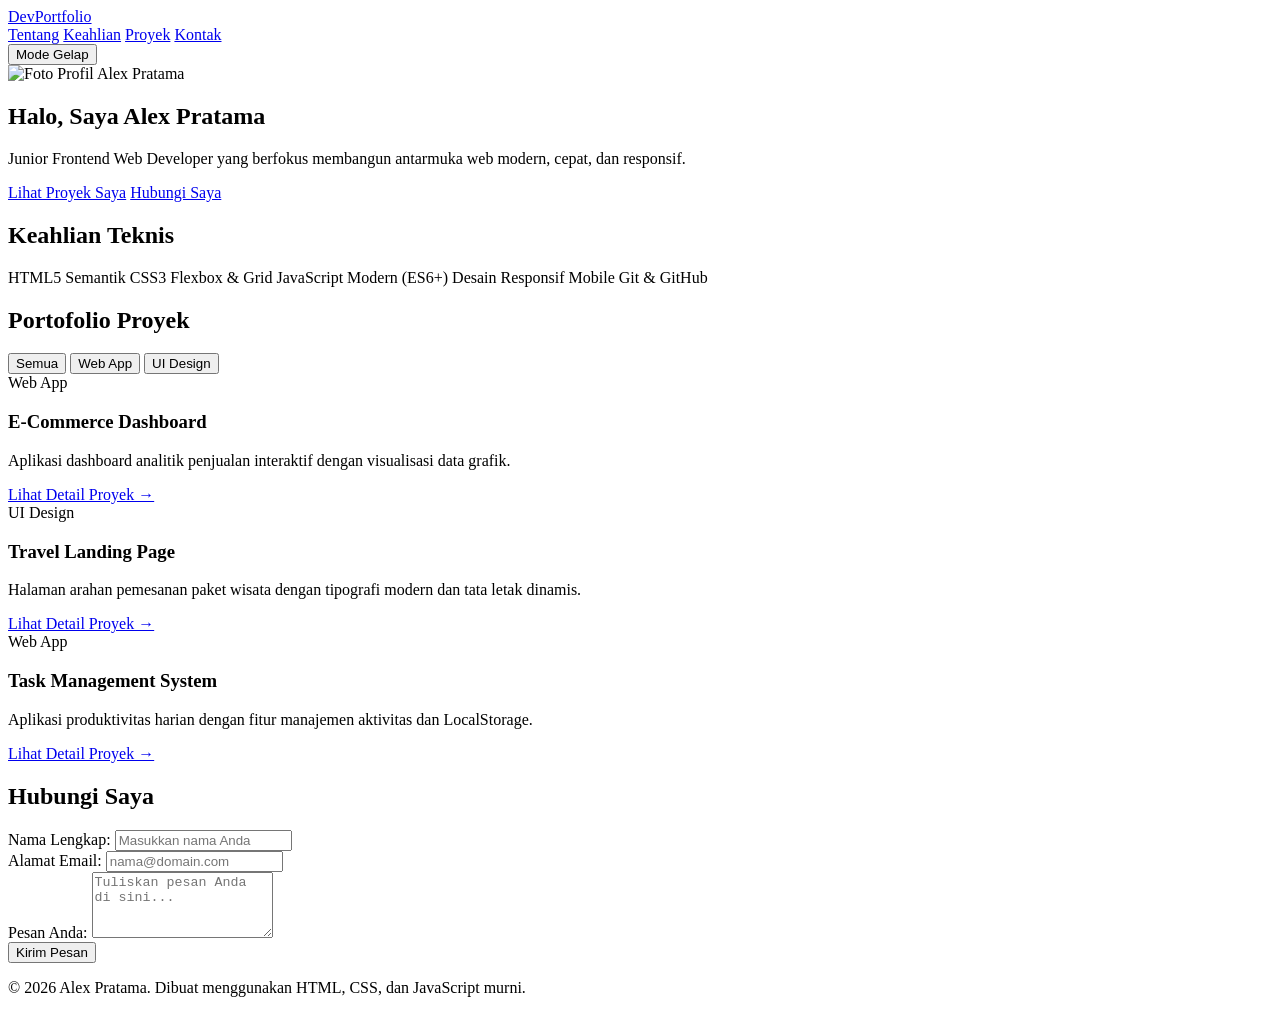
==== latihan1.html @ 6dce5a7e "Add files via upload" ====
<!DOCTYPE html>
<html lang="id">
<head>
  <meta charset="UTF-8">
  <meta name="viewport" content="width=device-width, initial-scale=1.0">
  <title>Portofolio Pengembang Web - Alex Pratama</title>
  <link rel="stylesheet" href="style.css">
</head>
<body>

  <!-- 1. Navigasi & Saklar Tema -->
  <header class="navbar">
    <a href="#" class="brand-logo">DevPortfolio</a>
    <nav class="nav-links">
      <a href="#about">Tentang</a>
      <a href="#skills">Keahlian</a>
      <a href="#projects">Proyek</a>
      <a href="#contact">Kontak</a>
    </nav>
    <button id="theme-toggle" class="btn-theme" aria-label="Ganti Tema">
      Mode Gelap
    </button>
  </header>

  <!-- 2. Hero Section (Profil Utama) -->
  <section class="hero-section" id="about">
    <img 
      src="avatar.jpg" 
      alt="Foto Profil Alex Pratama" 
      class="hero-avatar">
    <h1 class="hero-title">Halo, Saya Alex Pratama</h1>
    <p class="hero-subtitle">
      Junior Frontend Web Developer yang berfokus membangun antarmuka web modern, cepat, dan responsif.
    </p>
    <div class="hero-actions">
      <a href="#projects" class="btn btn-primary">Lihat Proyek Saya</a>
      <a href="#contact" class="btn btn-outline">Hubungi Saya</a>
    </div>
  </section>

  <main class="main-content">
    <!-- 3. Section Keahlian Teknis -->
    <section class="section" id="skills">
      <h2 class="section-title">Keahlian Teknis</h2>
      <div class="skills-container">
        <span class="skill-badge">HTML5 Semantik</span>
        <span class="skill-badge">CSS3 Flexbox & Grid</span>
        <span class="skill-badge">JavaScript Modern (ES6+)</span>
        <span class="skill-badge">Desain Responsif Mobile</span>
        <span class="skill-badge">Git & GitHub</span>
      </div>
    </section>

    <!-- 4. Section Galeri Proyek -->
    <section class="section" id="projects">
      <h2 class="section-title">Portofolio Proyek</h2>
      
      <!-- Filter Kategori Proyek -->
      <div class="filter-wrapper">
        <button type="button" class="filter-btn active" data-filter="all">Semua</button>
        <button type="button" class="filter-btn" data-filter="web">Web App</button>
        <button type="button" class="filter-btn" data-filter="ui">UI Design</button>
      </div>

      <!-- Grid Kartu Proyek -->
      <div class="projects-grid" id="projects-grid">
        <article class="project-card" data-category="web">
          <div class="project-info">
            <span class="project-tag">Web App</span>
            <h3 class="project-title">E-Commerce Dashboard</h3>
            <p class="project-desc">Aplikasi dashboard analitik penjualan interaktif dengan visualisasi data grafik.</p>
            <a href="#" class="project-link">Lihat Detail Proyek &rarr;</a>
          </div>
        </article>

        <article class="project-card" data-category="ui">
          <div class="project-info">
            <span class="project-tag">UI Design</span>
            <h3 class="project-title">Travel Landing Page</h3>
            <p class="project-desc">Halaman arahan pemesanan paket wisata dengan tipografi modern dan tata letak dinamis.</p>
            <a href="#" class="project-link">Lihat Detail Proyek &rarr;</a>
          </div>
        </article>

        <article class="project-card" data-category="web">
          <div class="project-info">
            <span class="project-tag">Web App</span>
            <h3 class="project-title">Task Management System</h3>
            <p class="project-desc">Aplikasi produktivitas harian dengan fitur manajemen aktivitas dan LocalStorage.</p>
            <a href="#" class="project-link">Lihat Detail Proyek &rarr;</a>
          </div>
        </article>
      </div>
    </section>

    <!-- 5. Section Formulir Kontak -->
    <section class="section" id="contact">
      <h2 class="section-title">Hubungi Saya</h2>
      <form id="contact-form" class="contact-form">
        <div class="form-group">
          <label for="sender-name">Nama Lengkap:</label>
          <input 
            type="text" 
            id="sender-name" 
            class="form-input" 
            placeholder="Masukkan nama Anda" 
            required>
        </div>

        <div class="form-group">
          <label for="sender-email">Alamat Email:</label>
          <input 
            type="email" 
            id="sender-email" 
            class="form-input" 
            placeholder="nama@domain.com" 
            required>
        </div>

        <div class="form-group">
          <label for="sender-message">Pesan Anda:</label>
          <textarea 
            id="sender-message" 
            class="form-textarea" 
            rows="4" 
            placeholder="Tuliskan pesan Anda di sini..." 
            required></textarea>
        </div>

        <button type="submit" id="btn-submit" class="btn btn-primary">
          Kirim Pesan
        </button>
      </form>
      
      <!-- Wadah Pesan Konfirmasi Interaktif (Diisi oleh JS) -->
      <div id="form-feedback" class="form-feedback" style="display:none;"></div>
    </section>
  </main>

  <!-- 6. Footer -->
  <footer class="main-footer">
    <p>&copy; 2026 Alex Pratama. Dibuat menggunakan HTML, CSS, dan JavaScript murni.</p>
  </footer>

  <!-- Menghubungkan berkas JavaScript -->
  <script src="app.js"></script>
</body>
</html>
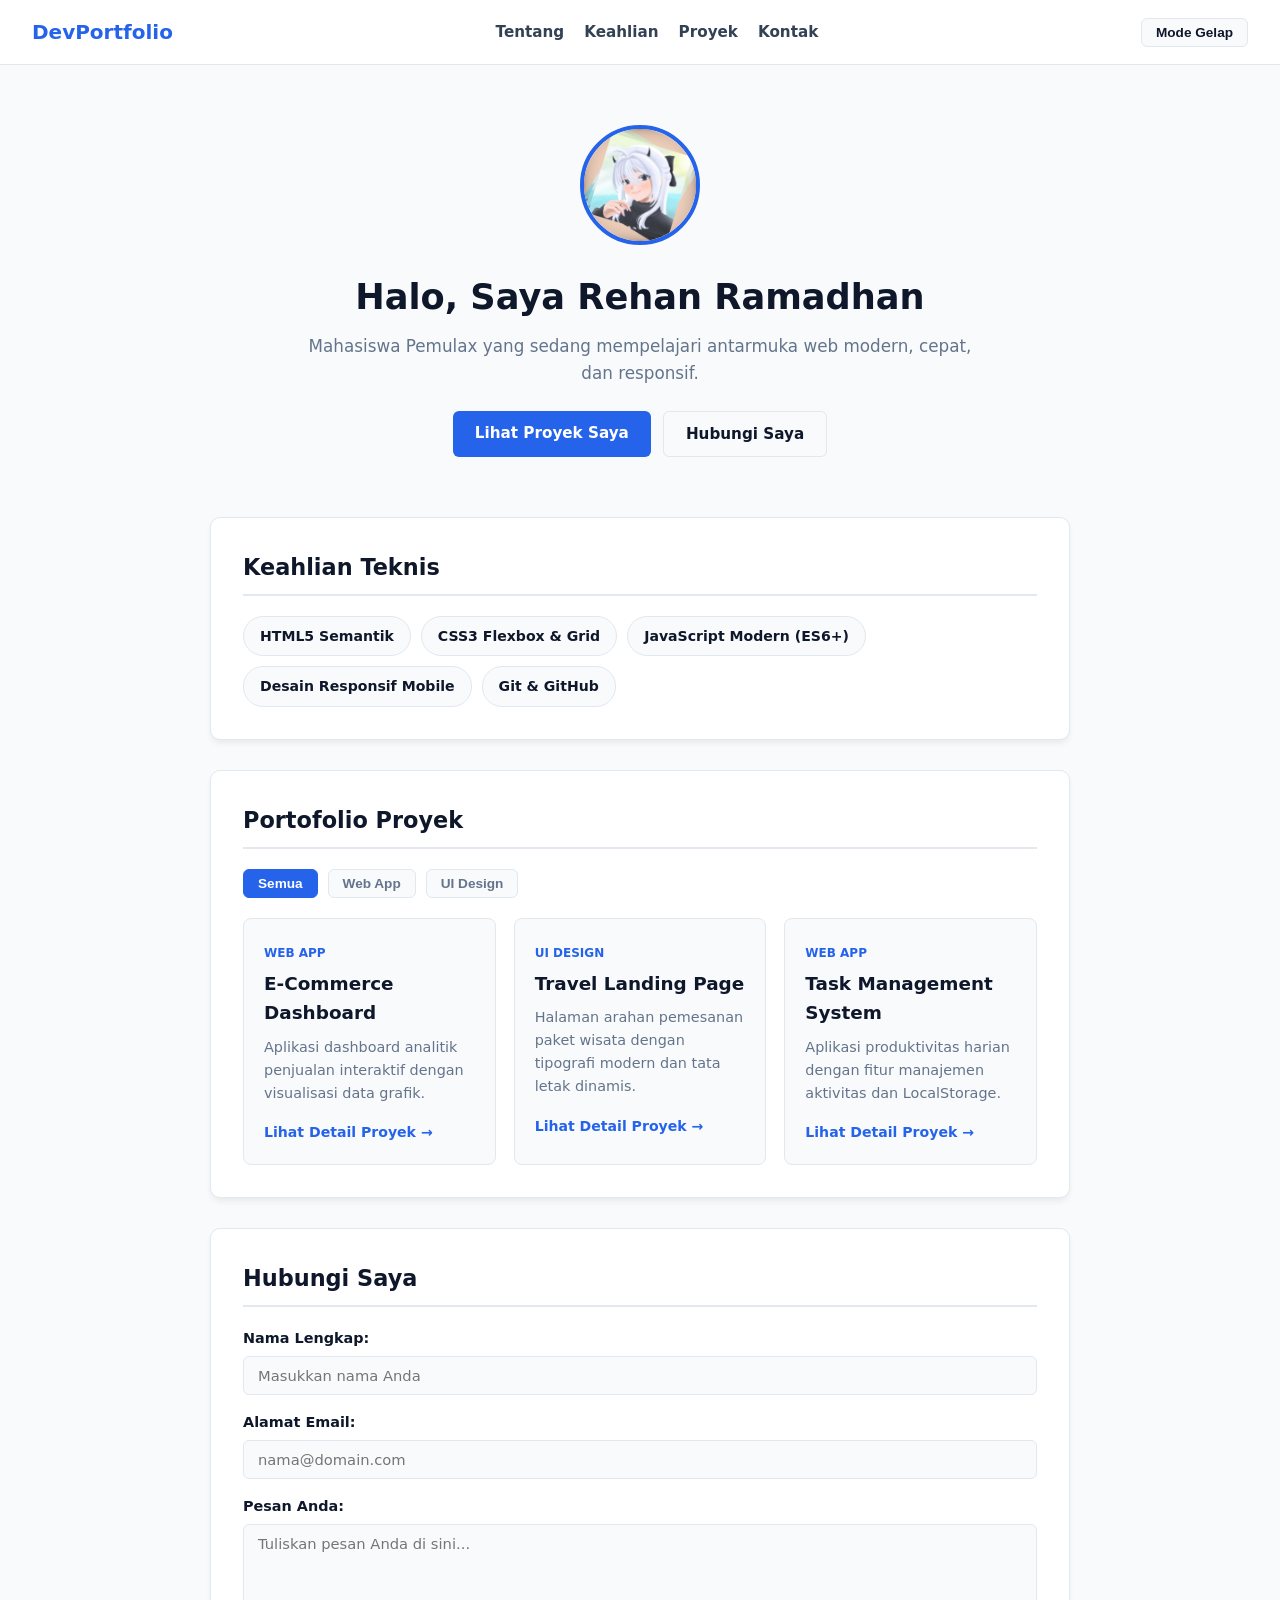
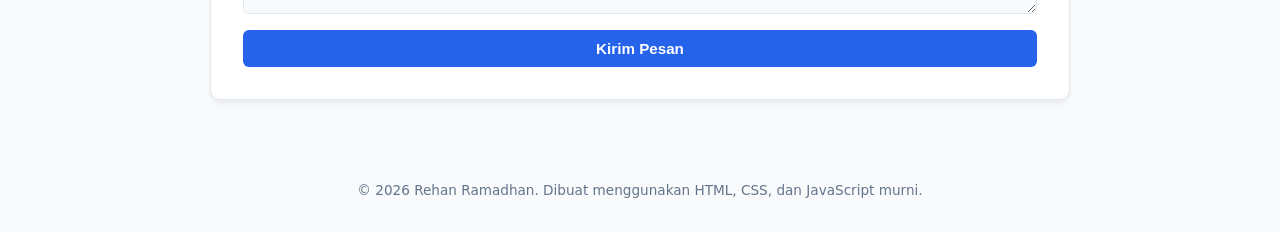
==== commit 31a37fab: "Update portfolio from Alex Pratama to Rehan Ramadhan" ====
--- a/latihan1.html
+++ b/latihan1.html
@@ -3,7 +3,7 @@
 <head>
   <meta charset="UTF-8">
   <meta name="viewport" content="width=device-width, initial-scale=1.0">
-  <title>Portofolio Pengembang Web - Alex Pratama</title>
+  <title>Portofolio Pengembang Web - Rehan Ramadhan</title>
   <link rel="stylesheet" href="style.css">
 </head>
 <body>
@@ -25,12 +25,12 @@
   <!-- 2. Hero Section (Profil Utama) -->
   <section class="hero-section" id="about">
     <img 
-      src="avatar.jpg" 
-      alt="Foto Profil Alex Pratama" 
+      src="Silvia_Art121_20260831010829.jpg.jpeg" 
+      alt="Foto Profil Rehan Ramadhan" 
       class="hero-avatar">
-    <h1 class="hero-title">Halo, Saya Alex Pratama</h1>
+    <h1 class="hero-title">Halo, Saya Rehan Ramadhan</h1>
     <p class="hero-subtitle">
-      Junior Frontend Web Developer yang berfokus membangun antarmuka web modern, cepat, dan responsif.
+      Mahasiswa Pemulax yang sedang mempelajari antarmuka web modern, cepat, dan responsif.
     </p>
     <div class="hero-actions">
       <a href="#projects" class="btn btn-primary">Lihat Proyek Saya</a>
@@ -139,10 +139,12 @@
 
   <!-- 6. Footer -->
   <footer class="main-footer">
-    <p>&copy; 2026 Alex Pratama. Dibuat menggunakan HTML, CSS, dan JavaScript murni.</p>
+    <p>&copy; 2026 Rehan Ramadhan. Dibuat menggunakan HTML, CSS, dan JavaScript murni.</p>
   </footer>
 
   <!-- Menghubungkan berkas JavaScript -->
-  <script src="app.js"></script>
+  <script src="latihan1.js"></script>
+  <!-- Menghubungkan berkas CSS -->
+  <link rel="stylesheet" href="latihan1.css">
 </body>
-</html>+</html>
--- a/latihan1.css
+++ b/latihan1.css
@@ -0,0 +1,362 @@
+/* ===================================================
+   1. RESET GLOBAL & VARIABEL TEMA (LIGHT & DARK)
+   =================================================== */
+* {
+  margin: 0;
+  padding: 0;
+  box-sizing: border-box;
+}
+
+:root {
+  --bg-body: #f8fafc;
+  --bg-card: #ffffff;
+  --text-main: #334155;
+  --text-heading: #0f172a;
+  --text-muted: #64748b;
+  --primary: #2563eb;
+  --primary-hover: #1d4ed8;
+  --border: #e2e8f0;
+  --shadow: 0 4px 6px -1px rgba(0, 0, 0, 0.07);
+}
+
+/* Override Variabel Saat Tema Gelap Aktif */
+body.dark-theme {
+  --bg-body: #0f172a;
+  --bg-card: #1e293b;
+  --text-main: #cbd5e1;
+  --text-heading: #f8fafc;
+  --text-muted: #94a3b8;
+  --border: #334155;
+  --shadow: 0 4px 6px -1px rgba(0, 0, 0, 0.3);
+}
+
+body {
+  font-family: 'Segoe UI', system-ui, sans-serif;
+  background-color: var(--bg-body);
+  color: var(--text-main);
+  line-height: 1.6;
+  transition: background-color 0.3s ease, color 0.3s ease;
+}
+
+/* ===================================================
+   2. NAVBAR (FLEXBOX)
+   =================================================== */
+.navbar {
+  display: flex;
+  justify-content: space-between;
+  align-items: center;
+  padding: 16px 32px;
+  background: var(--bg-card);
+  border-bottom: 1px solid var(--border);
+  position: sticky;
+  top: 0;
+  z-index: 100;
+}
+
+.brand-logo {
+  font-size: 1.25rem;
+  font-weight: 800;
+  color: var(--primary);
+  text-decoration: none;
+}
+
+.nav-links {
+  display: flex;
+  gap: 20px;
+}
+
+.nav-links a {
+  text-decoration: none;
+  color: var(--text-main);
+  font-weight: 600;
+  font-size: 0.95rem;
+  transition: color 0.2s;
+}
+
+.nav-links a:hover {
+  color: var(--primary);
+}
+
+.btn-theme {
+  padding: 6px 14px;
+  border-radius: 6px;
+  font-size: 0.85rem;
+  font-weight: 600;
+  background: var(--bg-body);
+  color: var(--text-heading);
+  border: 1px solid var(--border);
+  cursor: pointer;
+  transition: all 0.2s;
+}
+
+.btn-theme:hover {
+  border-color: var(--primary);
+  color: var(--primary);
+}
+
+/* ===================================================
+   3. HERO SECTION (PROFIL UTAMA)
+   =================================================== */
+.hero-section {
+  text-align: center;
+  padding: 60px 20px 40px 20px;
+  max-width: 720px;
+  margin: 0 auto;
+}
+
+.hero-avatar {
+  width: 120px;
+  height: 120px;
+  border-radius: 50%;
+  object-fit: cover;
+  border: 4px solid var(--primary);
+  margin-bottom: 16px;
+}
+
+.hero-title {
+  font-size: 2.2rem;
+  color: var(--text-heading);
+  font-weight: 800;
+  margin-bottom: 8px;
+}
+
+.hero-subtitle {
+  font-size: 1.05rem;
+  color: var(--text-muted);
+  margin-bottom: 24px;
+}
+
+.hero-actions {
+  display: flex;
+  justify-content: center;
+  gap: 12px;
+}
+
+.btn {
+  display: inline-block;
+  padding: 10px 22px;
+  border-radius: 6px;
+  font-size: 0.95rem;
+  font-weight: 600;
+  text-decoration: none;
+  cursor: pointer;
+  border: none;
+  transition: all 0.2s ease;
+}
+
+.btn-primary {
+  background-color: var(--primary);
+  color: #ffffff;
+}
+
+.btn-primary:hover {
+  background-color: var(--primary-hover);
+}
+
+.btn-outline {
+  background-color: transparent;
+  color: var(--text-heading);
+  border: 1px solid var(--border);
+}
+
+.btn-outline:hover {
+  border-color: var(--primary);
+  color: var(--primary);
+}
+
+/* ===================================================
+   4. KONTEN UTAMA & SECTION
+   =================================================== */
+.main-content {
+  max-width: 900px;
+  margin: 0 auto;
+  padding: 20px;
+}
+
+.section {
+  background: var(--bg-card);
+  border: 1px solid var(--border);
+  border-radius: 10px;
+  padding: 32px;
+  margin-bottom: 30px;
+  box-shadow: var(--shadow);
+}
+
+.section-title {
+  font-size: 1.4rem;
+  color: var(--text-heading);
+  margin-bottom: 20px;
+  padding-bottom: 8px;
+  border-bottom: 2px solid var(--border);
+}
+
+/* Keahlian Teknis (Flex Wrap Badges) */
+.skills-container {
+  display: flex;
+  flex-wrap: wrap;
+  gap: 10px;
+}
+
+.skill-badge {
+  background: var(--bg-body);
+  border: 1px solid var(--border);
+  color: var(--text-heading);
+  padding: 8px 16px;
+  border-radius: 20px;
+  font-size: 0.88rem;
+  font-weight: 600;
+}
+
+/* ===================================================
+   5. GALERI PROYEK (FILTER & CSS GRID)
+   =================================================== */
+.filter-wrapper {
+  display: flex;
+  gap: 10px;
+  margin-bottom: 20px;
+}
+
+.filter-btn {
+  padding: 6px 14px;
+  border-radius: 6px;
+  font-size: 0.85rem;
+  font-weight: 600;
+  background: var(--bg-body);
+  color: var(--text-muted);
+  border: 1px solid var(--border);
+  cursor: pointer;
+  transition: all 0.2s;
+}
+
+.filter-btn.active, .filter-btn:hover {
+  background: var(--primary);
+  color: #ffffff;
+  border-color: var(--primary);
+}
+
+.projects-grid {
+  display: grid;
+  grid-template-columns: repeat(auto-fit, minmax(250px, 1fr));
+  gap: 18px;
+}
+
+.project-card {
+  background: var(--bg-body);
+  border: 1px solid var(--border);
+  border-radius: 8px;
+  padding: 20px;
+  transition: transform 0.2s ease, box-shadow 0.2s ease;
+}
+
+.project-card:hover {
+  transform: translateY(-3px);
+  box-shadow: var(--shadow);
+}
+
+.project-tag {
+  display: inline-block;
+  font-size: 0.75rem;
+  font-weight: 700;
+  text-transform: uppercase;
+  color: var(--primary);
+  margin-bottom: 6px;
+}
+
+.project-title {
+  font-size: 1.15rem;
+  color: var(--text-heading);
+  margin-bottom: 8px;
+}
+
+.project-desc {
+  font-size: 0.9rem;
+  color: var(--text-muted);
+  margin-bottom: 14px;
+}
+
+.project-link {
+  font-size: 0.88rem;
+  font-weight: 600;
+  color: var(--primary);
+  text-decoration: none;
+}
+
+.project-link:hover {
+  text-decoration: underline;
+}
+
+/* ===================================================
+   6. FORMULIR KONTAK
+   =================================================== */
+.contact-form {
+  display: flex;
+  flex-direction: column;
+  gap: 16px;
+}
+
+.form-group {
+  display: flex;
+  flex-direction: column;
+  gap: 6px;
+}
+
+.form-group label {
+  font-size: 0.9rem;
+  font-weight: 600;
+  color: var(--text-heading);
+}
+
+.form-input, .form-textarea {
+  padding: 10px 14px;
+  border-radius: 6px;
+  font-size: 0.92rem;
+  border: 1px solid var(--border);
+  background: var(--bg-body);
+  color: var(--text-heading);
+  font-family: inherit;
+}
+
+.form-input:focus, .form-textarea:focus {
+  outline: none;
+  border-color: var(--primary);
+}
+
+.form-feedback {
+  margin-top: 16px;
+  padding: 12px 16px;
+  border-radius: 6px;
+  font-size: 0.9rem;
+  background-color: #dcfce7;
+  color: #166534;
+  border: 1px solid #86efac;
+}
+
+/* ===================================================
+   7. FOOTER & MEDIA QUERIES (RESPONSIF MOBILE)
+   =================================================== */
+.main-footer {
+  text-align: center;
+  padding: 30px 20px;
+  color: var(--text-muted);
+  font-size: 0.85rem;
+}
+
+@media (max-width: 768px) {
+  .navbar {
+    flex-direction: column;
+    gap: 12px;
+    padding: 14px 20px;
+  }
+  
+  .nav-links {
+    gap: 14px;
+  }
+  
+  .hero-title {
+    font-size: 1.8rem;
+  }
+  
+  .section {
+    padding: 20px 16px;
+  }
+}
